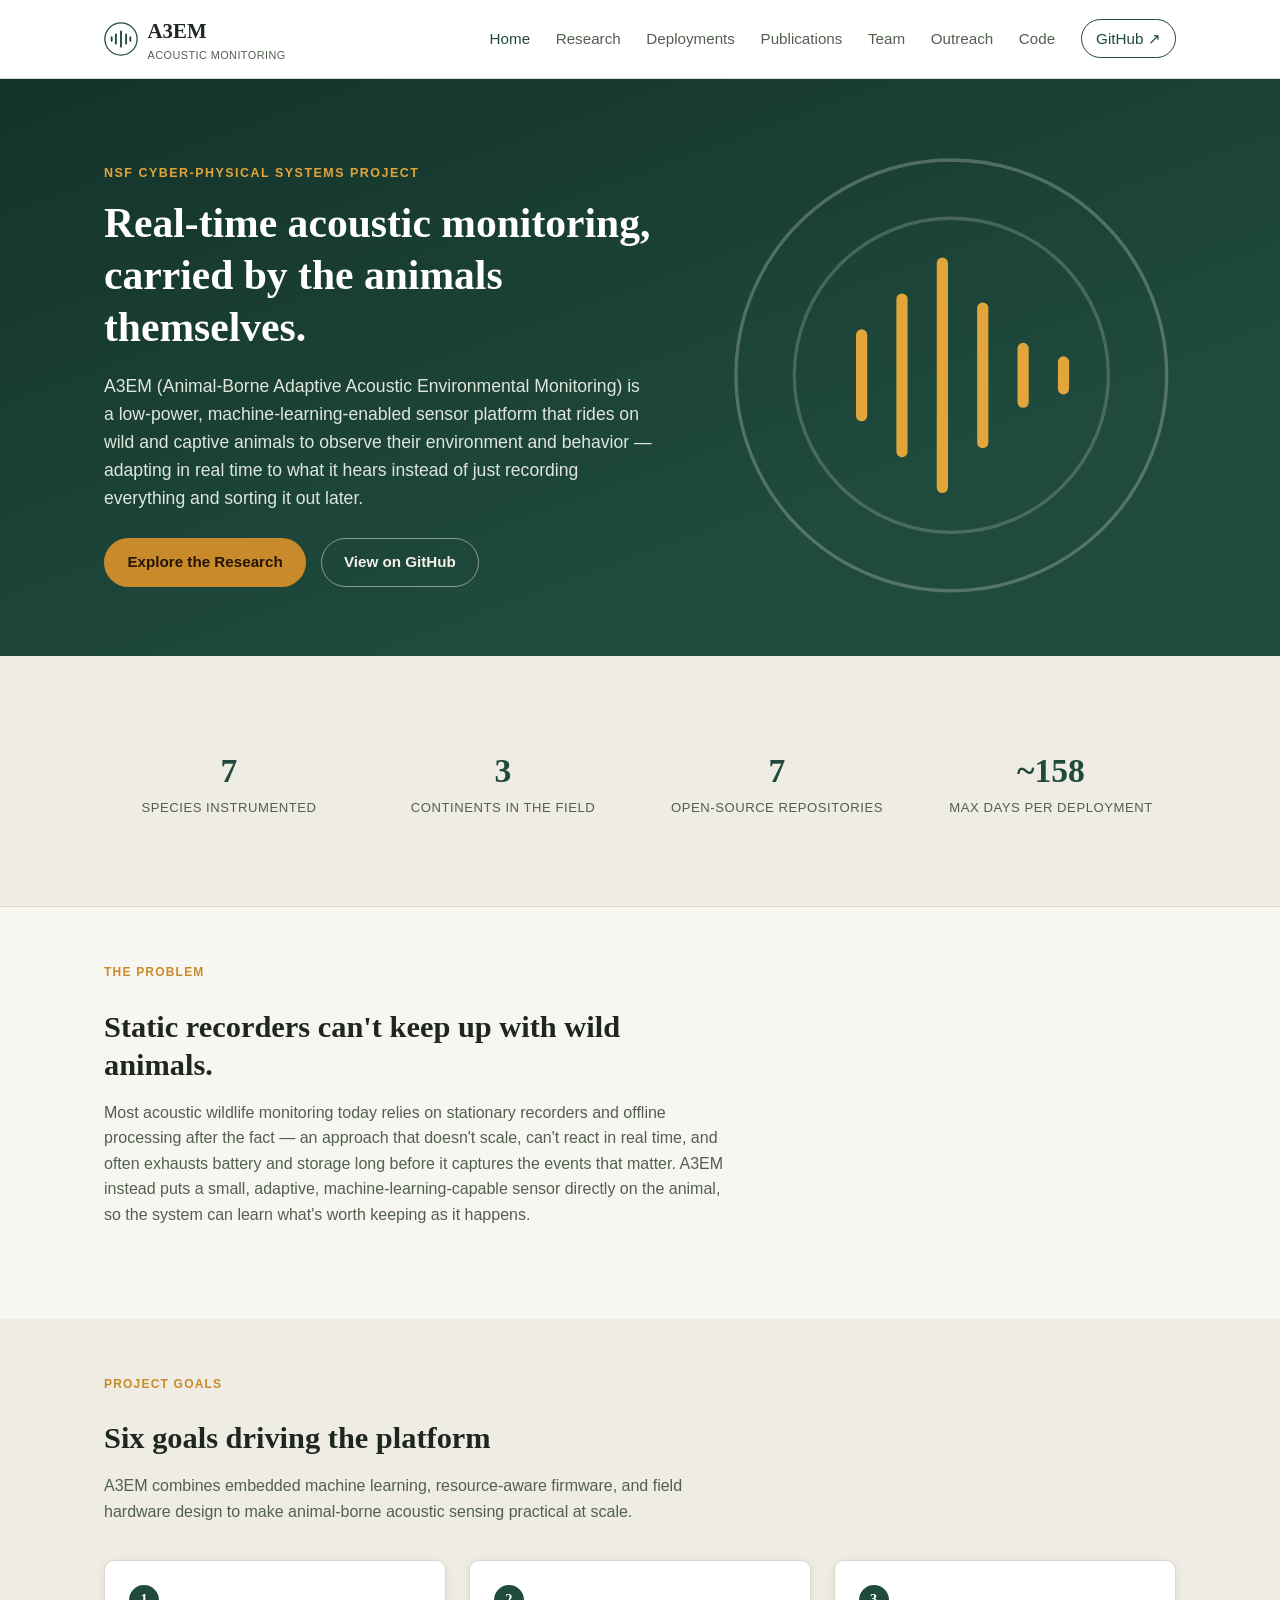
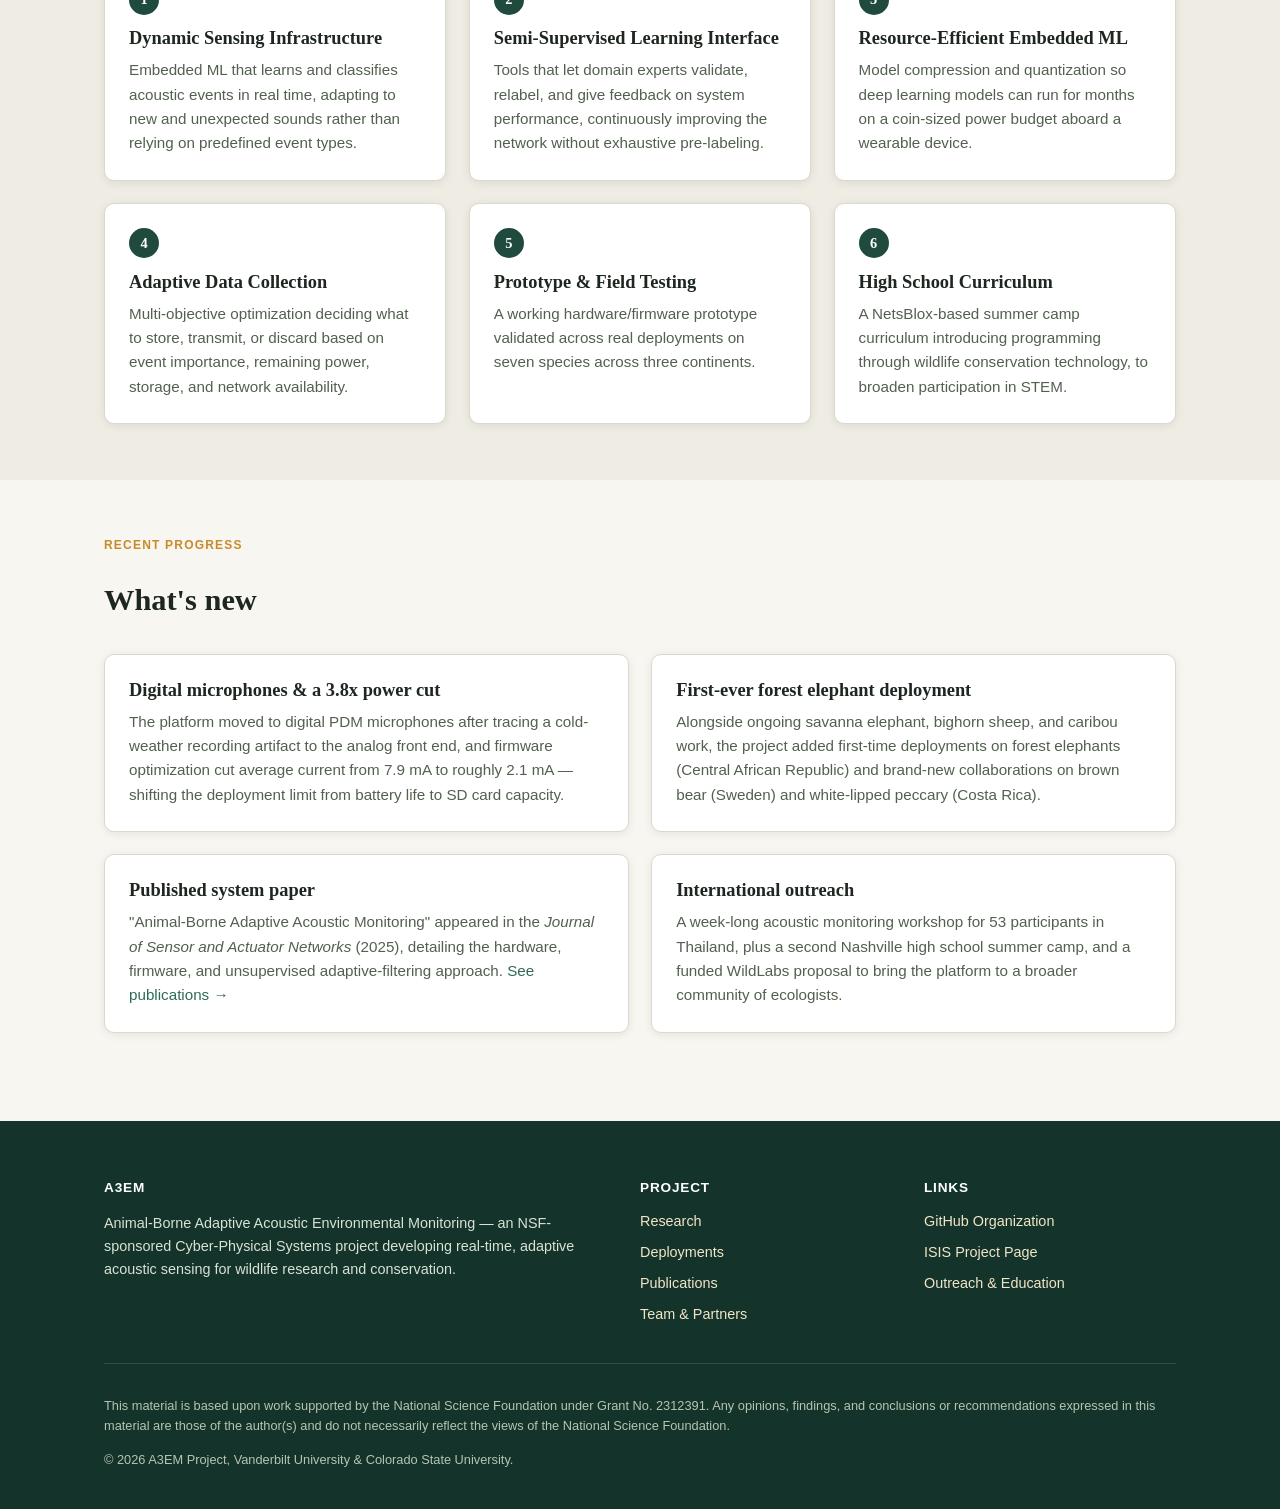
==== index.html @ d50b9d4d "Add A3EM project static website Content sourced from the 2025/2026 NSF annual reports and the vu-a3e" ====
<!DOCTYPE html>
<html lang="en">
<head>
<meta charset="UTF-8">
<meta name="viewport" content="width=device-width, initial-scale=1.0">
<title>A3EM — Animal-Borne Adaptive Acoustic Environmental Monitoring</title>
<meta name="description" content="A3EM is an NSF-sponsored Cyber-Physical Systems project developing an animal-borne adaptive acoustic monitoring platform for real-time wildlife research and conservation.">
<link rel="icon" type="image/svg+xml" href="assets/img/favicon.svg">
<link rel="stylesheet" href="assets/css/style.css">
</head>
<body>

<header class="site-header">
  <div class="nav-wrap">
    <a href="index.html" class="brand">
      <svg class="brand-mark" viewBox="0 0 40 40" fill="none" xmlns="http://www.w3.org/2000/svg">
        <circle cx="20" cy="20" r="19" stroke="currentColor" stroke-width="1.5"/>
        <path d="M20 11v18M14 14.5v11M26 14.5v11M9 18v4M31 18v4" stroke="currentColor" stroke-width="2.2" stroke-linecap="round"/>
      </svg>
      <span>A3EM<span class="brand-sub">Acoustic Monitoring</span></span>
    </a>
    <button class="nav-toggle" aria-label="Toggle navigation" aria-expanded="false">
      <span></span><span></span><span></span>
    </button>
    <nav class="main-nav">
      <a href="index.html" class="active">Home</a>
      <a href="research.html">Research</a>
      <a href="deployments.html">Deployments</a>
      <a href="publications.html">Publications</a>
      <a href="team.html">Team</a>
      <a href="education.html">Outreach</a>
      <a href="code.html">Code</a>
      <a class="external" href="https://github.com/vu-a3em" target="_blank" rel="noopener">GitHub ↗</a>
    </nav>
  </div>
</header>

<section class="hero">
  <div class="container">
    <div>
      <div class="eyebrow">NSF Cyber-Physical Systems Project</div>
      <h1>Real-time acoustic monitoring, carried by the animals themselves.</h1>
      <p class="lead">A3EM (Animal-Borne Adaptive Acoustic Environmental Monitoring) is a low-power, machine-learning-enabled sensor platform that rides on wild and captive animals to observe their environment and behavior — adapting in real time to what it hears instead of just recording everything and sorting it out later.</p>
      <div class="btn-row">
        <a class="btn btn-primary" href="research.html">Explore the Research</a>
        <a class="btn btn-outline" href="https://github.com/vu-a3em" target="_blank" rel="noopener">View on GitHub</a>
      </div>
    </div>
    <div class="hero-art">
      <svg viewBox="0 0 200 200" xmlns="http://www.w3.org/2000/svg" aria-hidden="true">
        <circle cx="100" cy="100" r="96" fill="none" stroke="rgba(244,241,232,0.25)" stroke-width="1.5"/>
        <circle cx="100" cy="100" r="70" fill="none" stroke="rgba(244,241,232,0.2)" stroke-width="1.5"/>
        <g stroke="#e2a53a" stroke-width="5" stroke-linecap="round">
          <line x1="60" y1="82" x2="60" y2="118"/>
          <line x1="78" y1="66" x2="78" y2="134"/>
          <line x1="96" y1="50" x2="96" y2="150"/>
          <line x1="114" y1="70" x2="114" y2="130"/>
          <line x1="132" y1="88" x2="132" y2="112"/>
          <line x1="150" y1="94" x2="150" y2="106"/>
        </g>
      </svg>
    </div>
  </div>
</section>

<section class="stats">
  <div class="container">
    <div class="stat">
      <div class="num">7</div>
      <div class="label">Species Instrumented</div>
    </div>
    <div class="stat">
      <div class="num">3</div>
      <div class="label">Continents in the Field</div>
    </div>
    <div class="stat">
      <div class="num">7</div>
      <div class="label">Open-Source Repositories</div>
    </div>
    <div class="stat">
      <div class="num">~158</div>
      <div class="label">Max Days per Deployment</div>
    </div>
  </div>
</section>

<section>
  <div class="container">
    <div class="section-head">
      <div class="kicker">The Problem</div>
      <h2>Static recorders can't keep up with wild animals.</h2>
      <p>Most acoustic wildlife monitoring today relies on stationary recorders and offline processing after the fact — an approach that doesn't scale, can't react in real time, and often exhausts battery and storage long before it captures the events that matter. A3EM instead puts a small, adaptive, machine-learning-capable sensor directly on the animal, so the system can learn what's worth keeping as it happens.</p>
    </div>
  </div>
</section>

<section class="alt">
  <div class="container">
    <div class="section-head">
      <div class="kicker">Project Goals</div>
      <h2>Six goals driving the platform</h2>
      <p>A3EM combines embedded machine learning, resource-aware firmware, and field hardware design to make animal-borne acoustic sensing practical at scale.</p>
    </div>
    <div class="grid grid-3">
      <div class="card">
        <div class="goal-num">1</div>
        <h3>Dynamic Sensing Infrastructure</h3>
        <p>Embedded ML that learns and classifies acoustic events in real time, adapting to new and unexpected sounds rather than relying on predefined event types.</p>
      </div>
      <div class="card">
        <div class="goal-num">2</div>
        <h3>Semi-Supervised Learning Interface</h3>
        <p>Tools that let domain experts validate, relabel, and give feedback on system performance, continuously improving the network without exhaustive pre-labeling.</p>
      </div>
      <div class="card">
        <div class="goal-num">3</div>
        <h3>Resource-Efficient Embedded ML</h3>
        <p>Model compression and quantization so deep learning models can run for months on a coin-sized power budget aboard a wearable device.</p>
      </div>
      <div class="card">
        <div class="goal-num">4</div>
        <h3>Adaptive Data Collection</h3>
        <p>Multi-objective optimization deciding what to store, transmit, or discard based on event importance, remaining power, storage, and network availability.</p>
      </div>
      <div class="card">
        <div class="goal-num">5</div>
        <h3>Prototype &amp; Field Testing</h3>
        <p>A working hardware/firmware prototype validated across real deployments on seven species across three continents.</p>
      </div>
      <div class="card">
        <div class="goal-num">6</div>
        <h3>High School Curriculum</h3>
        <p>A NetsBlox-based summer camp curriculum introducing programming through wildlife conservation technology, to broaden participation in STEM.</p>
      </div>
    </div>
  </div>
</section>

<section>
  <div class="container">
    <div class="section-head">
      <div class="kicker">Recent Progress</div>
      <h2>What's new</h2>
    </div>
    <div class="grid grid-2">
      <div class="card">
        <h3>Digital microphones &amp; a 3.8x power cut</h3>
        <p>The platform moved to digital PDM microphones after tracing a cold-weather recording artifact to the analog front end, and firmware optimization cut average current from 7.9 mA to roughly 2.1 mA — shifting the deployment limit from battery life to SD card capacity.</p>
      </div>
      <div class="card">
        <h3>First-ever forest elephant deployment</h3>
        <p>Alongside ongoing savanna elephant, bighorn sheep, and caribou work, the project added first-time deployments on forest elephants (Central African Republic) and brand-new collaborations on brown bear (Sweden) and white-lipped peccary (Costa Rica).</p>
      </div>
      <div class="card">
        <h3>Published system paper</h3>
        <p>"Animal-Borne Adaptive Acoustic Monitoring" appeared in the <em>Journal of Sensor and Actuator Networks</em> (2025), detailing the hardware, firmware, and unsupervised adaptive-filtering approach. <a href="publications.html">See publications →</a></p>
      </div>
      <div class="card">
        <h3>International outreach</h3>
        <p>A week-long acoustic monitoring workshop for 53 participants in Thailand, plus a second Nashville high school summer camp, and a funded WildLabs proposal to bring the platform to a broader community of ecologists.</p>
      </div>
    </div>
  </div>
</section>

<footer class="site-footer">
  <div class="container">
    <div class="footer-grid">
      <div>
        <h4>A3EM</h4>
        <p>Animal-Borne Adaptive Acoustic Environmental Monitoring — an NSF-sponsored Cyber-Physical Systems project developing real-time, adaptive acoustic sensing for wildlife research and conservation.</p>
      </div>
      <div>
        <h4>Project</h4>
        <ul>
          <li><a href="research.html">Research</a></li>
          <li><a href="deployments.html">Deployments</a></li>
          <li><a href="publications.html">Publications</a></li>
          <li><a href="team.html">Team &amp; Partners</a></li>
        </ul>
      </div>
      <div>
        <h4>Links</h4>
        <ul>
          <li><a href="https://github.com/vu-a3em" target="_blank" rel="noopener">GitHub Organization</a></li>
          <li><a href="https://www.isis.vanderbilt.edu/projects/a3em-animal-borne-adaptive-acoustic-environmental-monitoring" target="_blank" rel="noopener">ISIS Project Page</a></li>
          <li><a href="education.html">Outreach &amp; Education</a></li>
        </ul>
      </div>
    </div>
    <div class="footer-bottom">
      <p>This material is based upon work supported by the National Science Foundation under Grant No. 2312391. Any opinions, findings, and conclusions or recommendations expressed in this material are those of the author(s) and do not necessarily reflect the views of the National Science Foundation.</p>
      <p>&copy; <span id="year"></span> A3EM Project, Vanderbilt University &amp; Colorado State University.</p>
    </div>
  </div>
</footer>
<script src="assets/js/main.js"></script>
<script>document.getElementById('year').textContent = new Date().getFullYear();</script>
</body>
</html>
---- assets/css/style.css ----
/* A3EM project site — shared styles */

:root {
  --bg: #f7f6f1;
  --bg-alt: #eeece3;
  --surface: #ffffff;
  --text: #1e2620;
  --text-muted: #52604f;
  --primary: #1f4a3d;
  --primary-dark: #14332a;
  --primary-light: #2f6b57;
  --accent: #c98a2b;
  --accent-light: #e2a53a;
  --border: #dcd8cb;
  --shadow: 0 2px 10px rgba(20, 30, 20, 0.08);
  --radius: 10px;
  --max-width: 1120px;
  --font-sans: -apple-system, BlinkMacSystemFont, "Segoe UI", Roboto, Helvetica, Arial, sans-serif;
  --font-serif: Georgia, "Times New Roman", serif;
}

@media (prefers-color-scheme: dark) {
  :root {
    --bg: #121712;
    --bg-alt: #182019;
    --surface: #1a221c;
    --text: #e7ece5;
    --text-muted: #a9b6a4;
    --primary: #4f8c72;
    --primary-dark: #3a6d58;
    --primary-light: #6ba98d;
    --accent: #e2a53a;
    --accent-light: #f0bf63;
    --border: #2a352c;
    --shadow: 0 2px 14px rgba(0, 0, 0, 0.4);
  }
}

* { box-sizing: border-box; }

html { scroll-behavior: smooth; }

body {
  margin: 0;
  font-family: var(--font-sans);
  background: var(--bg);
  color: var(--text);
  line-height: 1.6;
  font-size: 16px;
}

img, svg { max-width: 100%; display: block; }

a { color: var(--primary-light); text-decoration: none; }
a:hover { text-decoration: underline; }

h1, h2, h3, h4 {
  font-family: var(--font-serif);
  color: var(--text);
  line-height: 1.25;
  font-weight: 700;
}

.container {
  max-width: var(--max-width);
  margin: 0 auto;
  padding: 0 1.5rem;
}

/* ---------- Header / Nav ---------- */

.site-header {
  position: sticky;
  top: 0;
  z-index: 50;
  background: var(--surface);
  border-bottom: 1px solid var(--border);
}

.nav-wrap {
  display: flex;
  align-items: center;
  justify-content: space-between;
  max-width: var(--max-width);
  margin: 0 auto;
  padding: 0.85rem 1.5rem;
}

.brand {
  display: flex;
  align-items: center;
  gap: 0.6rem;
  font-family: var(--font-serif);
  font-weight: 700;
  font-size: 1.3rem;
  color: var(--text);
}

.brand:hover { text-decoration: none; }

.brand-mark { width: 34px; height: 34px; flex-shrink: 0; color: var(--primary); }

.brand-sub {
  display: block;
  font-family: var(--font-sans);
  font-weight: 400;
  font-size: 0.68rem;
  letter-spacing: 0.04em;
  color: var(--text-muted);
  text-transform: uppercase;
}

nav.main-nav {
  display: flex;
  align-items: center;
  gap: 1.6rem;
}

nav.main-nav a {
  color: var(--text-muted);
  font-size: 0.95rem;
  font-weight: 500;
  white-space: nowrap;
}

nav.main-nav a:hover,
nav.main-nav a.active {
  color: var(--primary);
  text-decoration: none;
}

nav.main-nav a.external {
  padding: 0.4rem 0.9rem;
  border: 1px solid var(--primary);
  border-radius: 999px;
  color: var(--primary);
}

nav.main-nav a.external:hover {
  background: var(--primary);
  color: #fff;
}

.nav-toggle {
  display: none;
  background: none;
  border: none;
  cursor: pointer;
  padding: 0.4rem;
}

.nav-toggle span {
  display: block;
  width: 24px;
  height: 2px;
  background: var(--text);
  margin: 5px 0;
  transition: transform 0.2s ease, opacity 0.2s ease;
}

@media (max-width: 820px) {
  .nav-toggle { display: block; }
  nav.main-nav {
    position: absolute;
    top: 100%;
    left: 0;
    right: 0;
    background: var(--surface);
    border-bottom: 1px solid var(--border);
    flex-direction: column;
    align-items: flex-start;
    gap: 0;
    padding: 0.5rem 1.5rem 1rem;
    display: none;
  }
  nav.main-nav.open { display: flex; }
  nav.main-nav a { padding: 0.6rem 0; width: 100%; }
  nav.main-nav a.external { margin-top: 0.5rem; text-align: center; }
}

/* ---------- Hero ---------- */

.hero {
  background: linear-gradient(160deg, var(--primary-dark), var(--primary) 70%);
  color: #f4f1e8;
  padding: 4.5rem 0 3.5rem;
}

.hero .container {
  display: grid;
  grid-template-columns: 1.3fr 1fr;
  gap: 2.5rem;
  align-items: center;
}

@media (max-width: 860px) {
  .hero .container { grid-template-columns: 1fr; }
  .hero-art { order: -1; max-width: 220px; margin: 0 auto; }
}

.eyebrow {
  text-transform: uppercase;
  letter-spacing: 0.12em;
  font-size: 0.78rem;
  font-weight: 600;
  color: var(--accent-light);
  margin-bottom: 0.9rem;
}

.hero h1 {
  color: #fff;
  font-size: 2.6rem;
  margin: 0 0 1rem;
}

.hero p.lead {
  font-size: 1.1rem;
  color: #dfe6dc;
  max-width: 56ch;
}

.btn-row { display: flex; flex-wrap: wrap; gap: 0.9rem; margin-top: 1.6rem; }

.btn {
  display: inline-block;
  padding: 0.7rem 1.4rem;
  border-radius: 999px;
  font-weight: 600;
  font-size: 0.95rem;
  border: 1px solid transparent;
}

.btn-primary { background: var(--accent); color: #241505; }
.btn-primary:hover { background: var(--accent-light); text-decoration: none; }

.btn-outline { border-color: rgba(244,241,232,0.5); color: #f4f1e8; }
.btn-outline:hover { border-color: #f4f1e8; text-decoration: none; }

/* ---------- Stat strip ---------- */

.stats {
  background: var(--bg-alt);
  border-bottom: 1px solid var(--border);
}

.stats .container {
  display: grid;
  grid-template-columns: repeat(4, 1fr);
  gap: 1.5rem;
  padding: 2rem 1.5rem;
  text-align: center;
}

@media (max-width: 700px) {
  .stats .container { grid-template-columns: repeat(2, 1fr); }
}

.stat .num {
  font-family: var(--font-serif);
  font-size: 2.1rem;
  font-weight: 700;
  color: var(--primary);
}

.stat .label {
  font-size: 0.82rem;
  color: var(--text-muted);
  text-transform: uppercase;
  letter-spacing: 0.04em;
}

/* ---------- Sections ---------- */

section { padding: 3.5rem 0; }
section.alt { background: var(--bg-alt); }

.section-head { max-width: 70ch; margin-bottom: 2.2rem; }
.section-head h2 { font-size: 1.9rem; margin-bottom: 0.6rem; }
.section-head p { color: var(--text-muted); }

.kicker {
  text-transform: uppercase;
  letter-spacing: 0.1em;
  font-size: 0.75rem;
  font-weight: 700;
  color: var(--accent);
  margin-bottom: 0.5rem;
}

/* Card grid */

.grid { display: grid; gap: 1.4rem; }
.grid-2 { grid-template-columns: repeat(2, 1fr); }
.grid-3 { grid-template-columns: repeat(3, 1fr); }
.grid-4 { grid-template-columns: repeat(4, 1fr); }

@media (max-width: 900px) {
  .grid-3, .grid-4 { grid-template-columns: repeat(2, 1fr); }
}
@media (max-width: 620px) {
  .grid-2, .grid-3, .grid-4 { grid-template-columns: 1fr; }
}

.card {
  background: var(--surface);
  border: 1px solid var(--border);
  border-radius: var(--radius);
  padding: 1.5rem;
  box-shadow: var(--shadow);
}

.card h3 { font-size: 1.15rem; margin: 0 0 0.5rem; }
.card p { color: var(--text-muted); font-size: 0.95rem; margin: 0; }

.card .icon {
  width: 40px; height: 40px;
  margin-bottom: 0.9rem;
  color: var(--primary);
}

/* Goal number badge */
.goal-num {
  display: inline-flex;
  align-items: center;
  justify-content: center;
  width: 30px; height: 30px;
  border-radius: 50%;
  background: var(--primary);
  color: #fff;
  font-family: var(--font-serif);
  font-weight: 700;
  font-size: 0.9rem;
  margin-bottom: 0.8rem;
}

/* Tag pills */
.tag {
  display: inline-block;
  font-size: 0.72rem;
  font-weight: 600;
  letter-spacing: 0.03em;
  text-transform: uppercase;
  padding: 0.2rem 0.6rem;
  border-radius: 999px;
  background: var(--bg-alt);
  color: var(--text-muted);
  border: 1px solid var(--border);
  margin: 0 0.35rem 0.35rem 0;
}

.tag.status-active { background: #e6f0eb; color: var(--primary-dark); border-color: var(--primary-light); }
.tag.status-recovered { background: var(--bg-alt); color: var(--text-muted); }
.tag.status-lost { background: #f3e4e0; color: #8a3b2a; border-color: #d59f8f; }

@media (prefers-color-scheme: dark) {
  .tag.status-active { background: #1f3a2f; color: var(--accent-light); }
  .tag.status-lost { background: #3a241f; color: #e08b6f; }
}

/* Tables */
.table-wrap { overflow-x: auto; border: 1px solid var(--border); border-radius: var(--radius); }
table { width: 100%; border-collapse: collapse; background: var(--surface); font-size: 0.92rem; min-width: 480px; }
th, td { text-align: left; padding: 0.7rem 1rem; border-bottom: 1px solid var(--border); }
th { background: var(--bg-alt); font-weight: 600; color: var(--text); }
tr:last-child td { border-bottom: none; }

/* Timeline / deployment cards */
.deployment {
  background: var(--surface);
  border: 1px solid var(--border);
  border-radius: var(--radius);
  padding: 1.6rem;
  box-shadow: var(--shadow);
  margin-bottom: 1.4rem;
}

.deployment-head {
  display: flex;
  flex-wrap: wrap;
  justify-content: space-between;
  align-items: baseline;
  gap: 0.5rem;
  margin-bottom: 0.6rem;
}

.deployment-head h3 { margin: 0; font-size: 1.25rem; }
.deployment-loc { color: var(--text-muted); font-size: 0.9rem; }

.deployment-stats {
  display: flex;
  flex-wrap: wrap;
  gap: 1.5rem;
  margin: 0.9rem 0;
  font-size: 0.88rem;
}
.deployment-stats div strong { display: block; color: var(--text); font-size: 1rem; }
.deployment-stats div span { color: var(--text-muted); }

/* People */
.person {
  display: flex;
  gap: 1rem;
  align-items: flex-start;
  background: var(--surface);
  border: 1px solid var(--border);
  border-radius: var(--radius);
  padding: 1.2rem;
}

.avatar {
  width: 52px; height: 52px;
  border-radius: 50%;
  background: var(--bg-alt);
  color: var(--primary);
  display: flex; align-items: center; justify-content: center;
  font-family: var(--font-serif); font-weight: 700; font-size: 1.1rem;
  flex-shrink: 0;
  border: 1px solid var(--border);
}

.person h3 { margin: 0 0 0.15rem; font-size: 1.05rem; }
.person .role { color: var(--accent); font-size: 0.82rem; font-weight: 600; margin-bottom: 0.4rem; }
.person p { margin: 0; font-size: 0.9rem; color: var(--text-muted); }

/* Repo cards */
.repo-card {
  background: var(--surface);
  border: 1px solid var(--border);
  border-radius: var(--radius);
  padding: 1.4rem;
  box-shadow: var(--shadow);
  display: flex;
  flex-direction: column;
  gap: 0.6rem;
}

.repo-card .repo-name {
  font-family: "SFMono-Regular", Consolas, Menlo, monospace;
  font-size: 1.02rem;
  font-weight: 700;
  color: var(--primary);
}

.repo-card .lang {
  display: inline-flex;
  align-items: center;
  gap: 0.4rem;
  font-size: 0.82rem;
  color: var(--text-muted);
}

.lang-dot { width: 10px; height: 10px; border-radius: 50%; display: inline-block; }

/* Blockquote / callout */
.callout {
  border-left: 4px solid var(--accent);
  background: var(--bg-alt);
  padding: 1rem 1.3rem;
  border-radius: 0 var(--radius) var(--radius) 0;
  margin: 1.5rem 0;
  font-size: 0.95rem;
  color: var(--text-muted);
}

/* Footer */
footer.site-footer {
  background: var(--primary-dark);
  color: #d9e2d6;
  padding: 2.6rem 0 1.6rem;
  margin-top: 2rem;
  font-size: 0.9rem;
}

footer.site-footer a { color: #f0e6c8; }

footer .footer-grid {
  display: grid;
  grid-template-columns: 2fr 1fr 1fr;
  gap: 2rem;
  margin-bottom: 1.8rem;
}

@media (max-width: 700px) {
  footer .footer-grid { grid-template-columns: 1fr; }
}

footer h4 {
  color: #fff;
  font-size: 0.85rem;
  text-transform: uppercase;
  letter-spacing: 0.06em;
  margin-bottom: 0.8rem;
  font-family: var(--font-sans);
}

footer ul { list-style: none; padding: 0; margin: 0; }
footer li { margin-bottom: 0.5rem; }

.footer-bottom {
  border-top: 1px solid rgba(255,255,255,0.12);
  padding-top: 1.2rem;
  font-size: 0.8rem;
  color: #b7c4b2;
}

/* Page header (non-home pages) */
.page-header {
  background: var(--bg-alt);
  border-bottom: 1px solid var(--border);
  padding: 2.6rem 0;
}
.page-header h1 { font-size: 2.1rem; margin: 0 0 0.5rem; }
.page-header p { color: var(--text-muted); max-width: 70ch; margin: 0; }

ol.steps { padding-left: 1.3rem; }
ol.steps li { margin-bottom: 0.6rem; }
ul.plain { padding-left: 1.3rem; }
ul.plain li { margin-bottom: 0.5rem; }
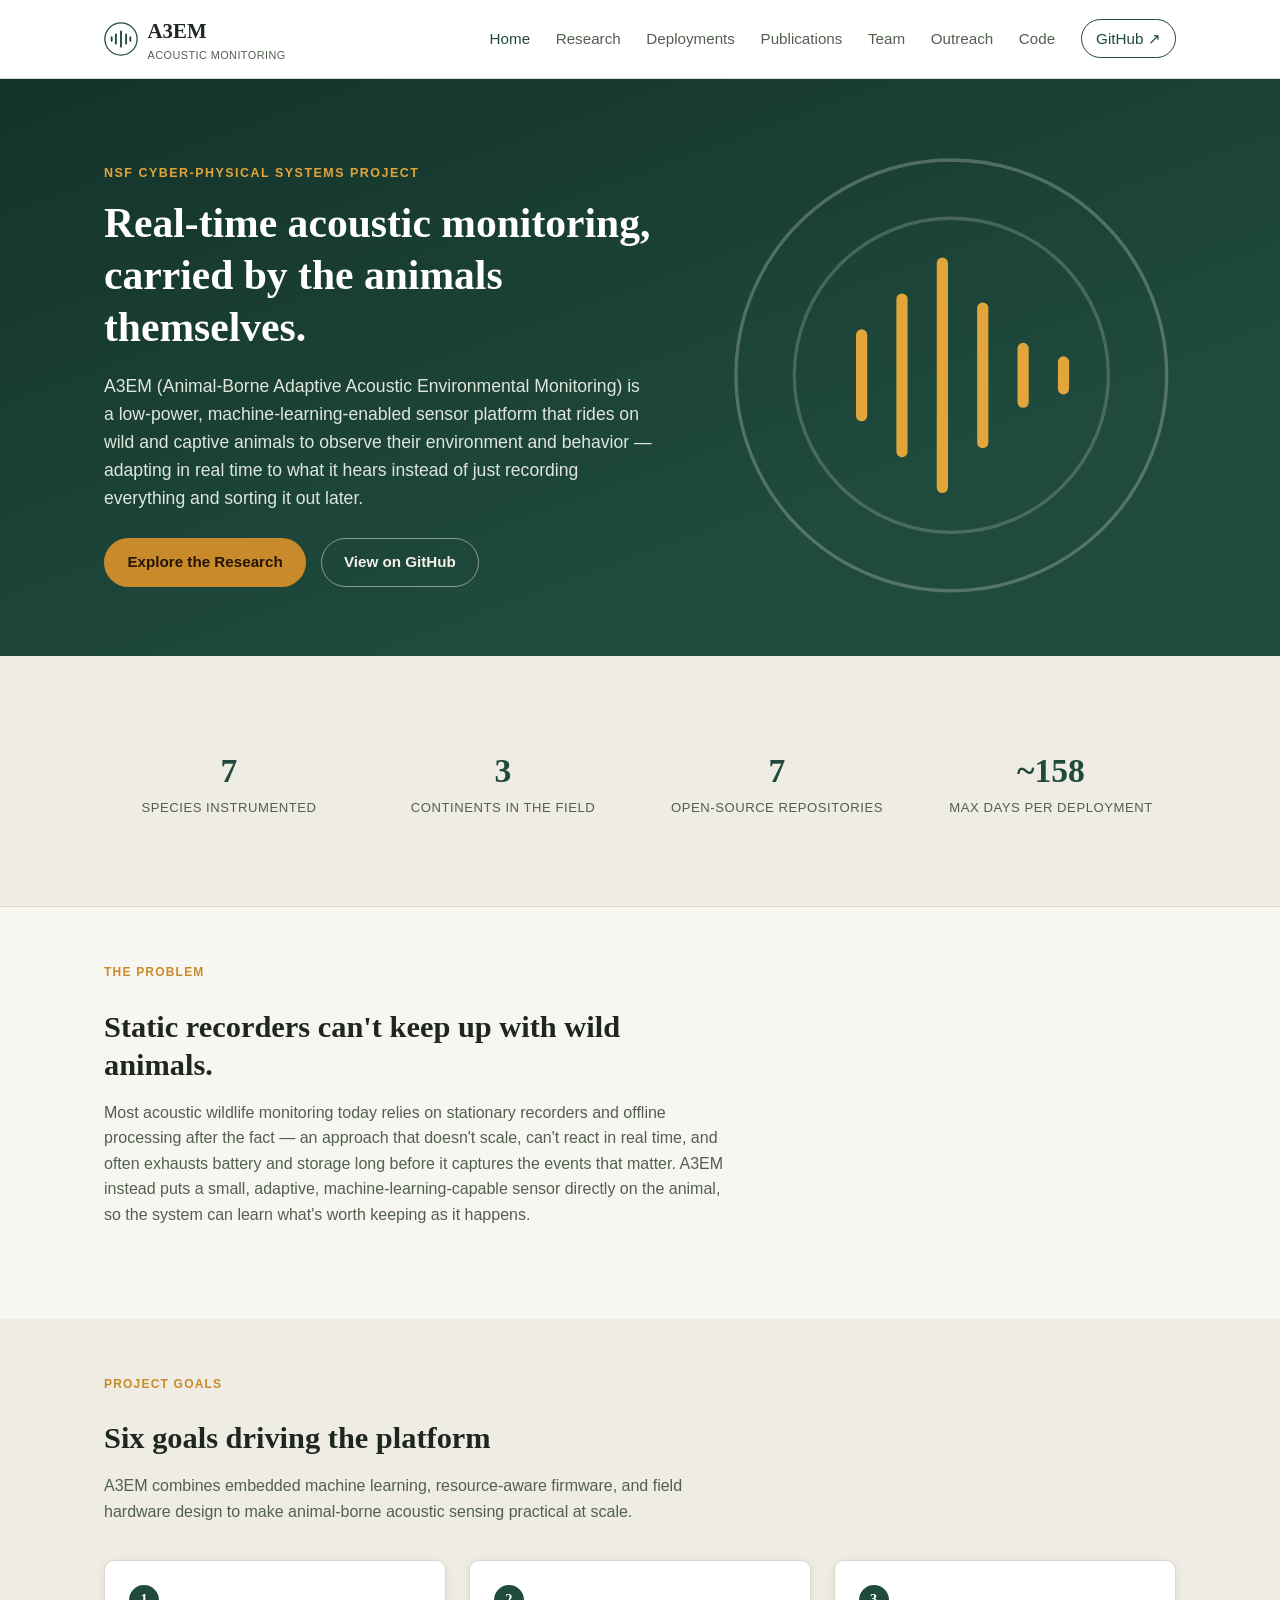
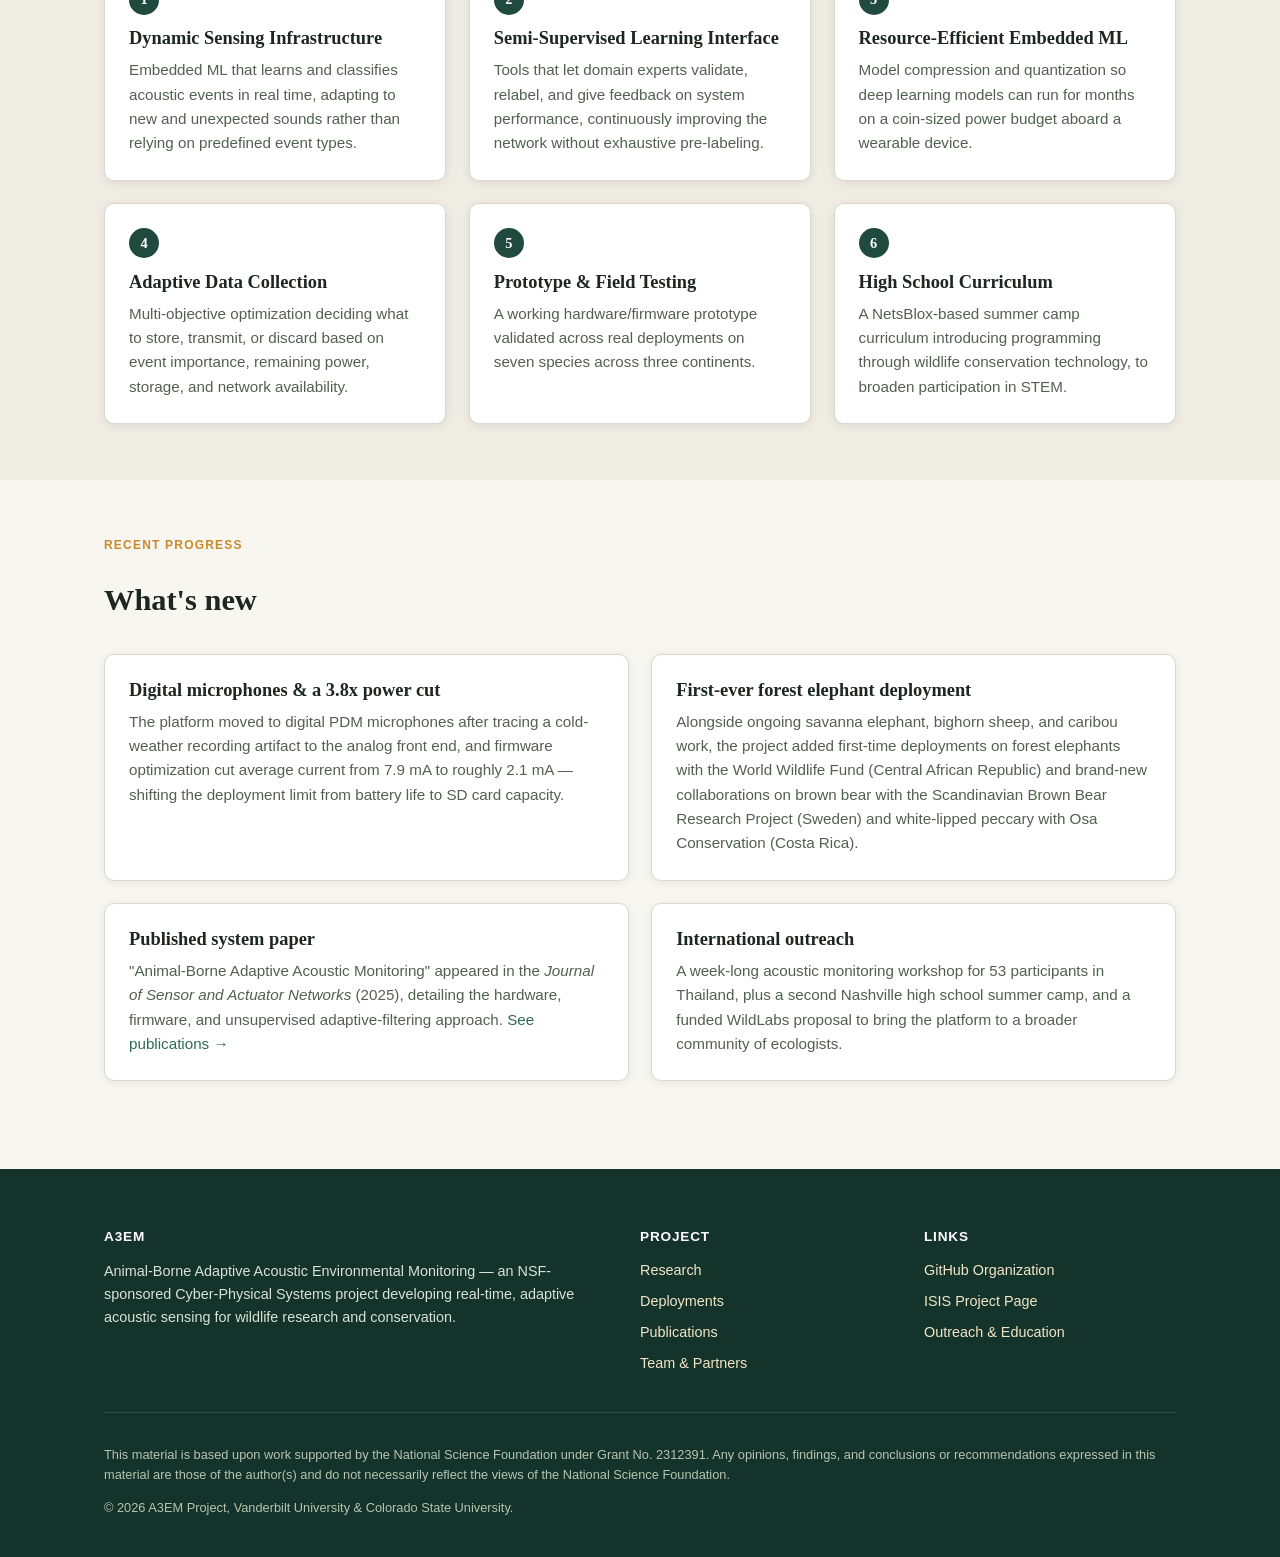
==== commit 855e0637: "Update named partners" ====
--- a/index.html
+++ b/index.html
@@ -149,7 +149,7 @@
       </div>
       <div class="card">
         <h3>First-ever forest elephant deployment</h3>
-        <p>Alongside ongoing savanna elephant, bighorn sheep, and caribou work, the project added first-time deployments on forest elephants (Central African Republic) and brand-new collaborations on brown bear (Sweden) and white-lipped peccary (Costa Rica).</p>
+        <p>Alongside ongoing savanna elephant, bighorn sheep, and caribou work, the project added first-time deployments on forest elephants with the World Wildlife Fund (Central African Republic) and brand-new collaborations on brown bear with the Scandinavian Brown Bear Research Project (Sweden) and white-lipped peccary with Osa Conservation (Costa Rica).</p>
       </div>
       <div class="card">
         <h3>Published system paper</h3>
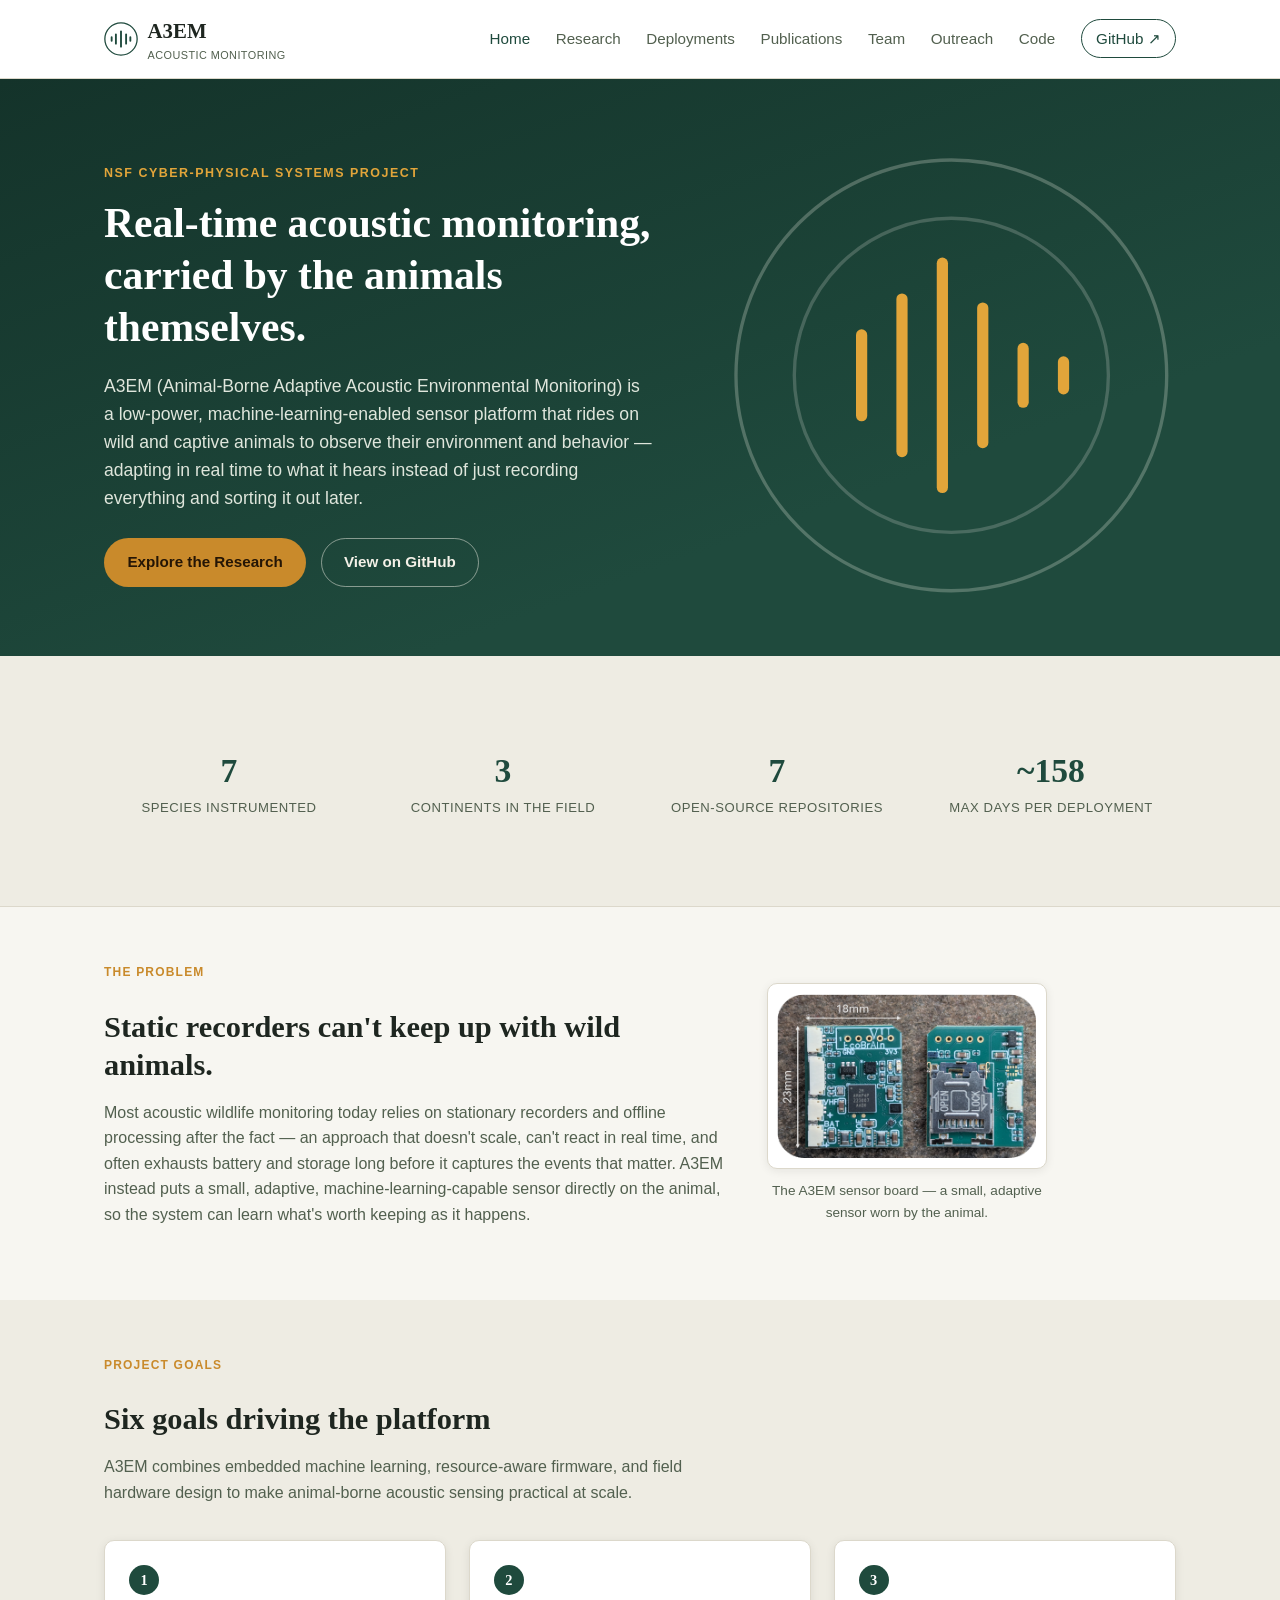
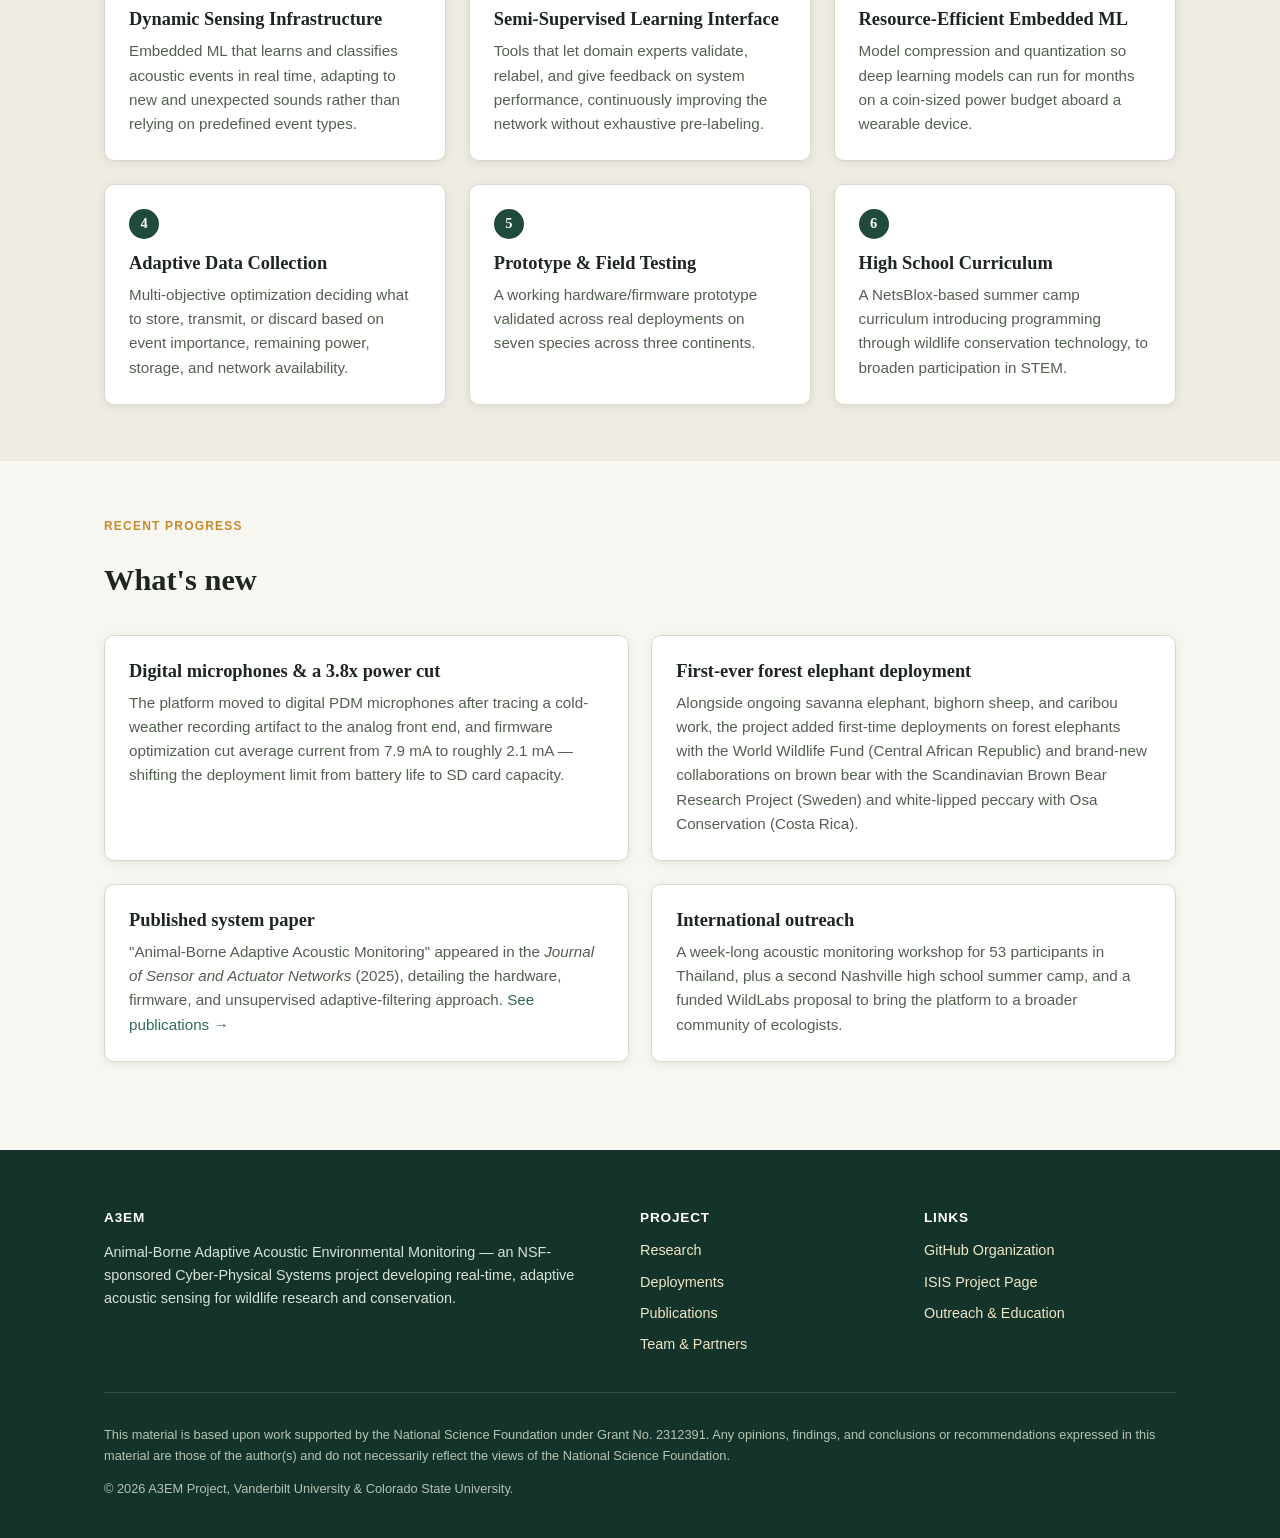
==== commit f6efaf88: "Add hardware images" ====
--- a/index.html
+++ b/index.html
@@ -86,10 +86,16 @@
 
 <section>
   <div class="container">
-    <div class="section-head">
-      <div class="kicker">The Problem</div>
-      <h2>Static recorders can't keep up with wild animals.</h2>
-      <p>Most acoustic wildlife monitoring today relies on stationary recorders and offline processing after the fact — an approach that doesn't scale, can't react in real time, and often exhausts battery and storage long before it captures the events that matter. A3EM instead puts a small, adaptive, machine-learning-capable sensor directly on the animal, so the system can learn what's worth keeping as it happens.</p>
+    <div class="media-split">
+      <div class="section-head">
+        <div class="kicker">The Problem</div>
+        <h2>Static recorders can't keep up with wild animals.</h2>
+        <p>Most acoustic wildlife monitoring today relies on stationary recorders and offline processing after the fact — an approach that doesn't scale, can't react in real time, and often exhausts battery and storage long before it captures the events that matter. A3EM instead puts a small, adaptive, machine-learning-capable sensor directly on the animal, so the system can learn what's worth keeping as it happens.</p>
+      </div>
+      <figure class="figure">
+        <img src="assets/img/sensor-board.png" alt="The A3EM animal-borne acoustic sensor board" loading="lazy">
+        <figcaption>The A3EM sensor board — a small, adaptive sensor worn by the animal.</figcaption>
+      </figure>
     </div>
   </div>
 </section>
--- a/assets/css/style.css
+++ b/assets/css/style.css
@@ -396,6 +396,85 @@
 .deployment-stats div strong { display: block; color: var(--text); font-size: 1rem; }
 .deployment-stats div span { color: var(--text-muted); }
 
+/* Deployment photo slideshow */
+.slideshow { max-width: 900px; margin: 0 auto; }
+
+.slide-frame {
+  position: relative;
+  background: #0d120e;
+  border: 1px solid var(--border);
+  border-radius: var(--radius);
+  overflow: hidden;
+  box-shadow: var(--shadow);
+}
+
+.slide-frame img {
+  width: 100%;
+  height: min(64vh, 560px);
+  object-fit: contain;
+  margin: 0 auto;
+  background: #0d120e;
+  transition: opacity 0.25s ease;
+}
+
+.slide-frame img.is-loading { opacity: 0.35; }
+
+.slide-btn {
+  position: absolute;
+  top: 50%;
+  transform: translateY(-50%);
+  width: 44px;
+  height: 44px;
+  border: none;
+  border-radius: 50%;
+  background: rgba(0, 0, 0, 0.45);
+  color: #fff;
+  font-size: 1.7rem;
+  line-height: 1;
+  cursor: pointer;
+  display: flex;
+  align-items: center;
+  justify-content: center;
+  transition: background 0.2s ease;
+}
+
+.slide-btn:hover { background: rgba(0, 0, 0, 0.72); }
+.slide-btn:focus-visible { outline: 2px solid var(--accent-light); outline-offset: 2px; }
+.slide-btn.prev { left: 0.8rem; }
+.slide-btn.next { right: 0.8rem; }
+
+.slide-controls {
+  display: flex;
+  align-items: center;
+  justify-content: center;
+  gap: 1.3rem;
+  margin-top: 1rem;
+}
+
+.slide-counter {
+  color: var(--text-muted);
+  font-size: 0.9rem;
+  font-variant-numeric: tabular-nums;
+}
+
+.slide-play {
+  background: none;
+  border: 1px solid var(--border);
+  color: var(--text-muted);
+  border-radius: 999px;
+  padding: 0.35rem 0.9rem;
+  font-size: 0.85rem;
+  cursor: pointer;
+  transition: color 0.2s ease, border-color 0.2s ease;
+}
+
+.slide-play:hover { color: var(--primary); border-color: var(--primary-light); }
+
+@media (max-width: 500px) {
+  .slide-frame img { height: 56vh; }
+  .slide-btn { width: 38px; height: 38px; font-size: 1.4rem; }
+}
+
 /* People */
 .person {
   display: flex;
@@ -451,6 +530,41 @@
 
 .lang-dot { width: 10px; height: 10px; border-radius: 50%; display: inline-block; }
 
+/* Media split (text + image) — stays side-by-side until quite narrow */
+.media-split {
+  display: flex;
+  flex-wrap: wrap;
+  align-items: center;
+  gap: 2.5rem;
+}
+
+.media-split .section-head { margin-bottom: 0; flex: 1 1 320px; }
+.media-split .figure { flex: 0 0 280px; max-width: 280px; }
+
+@media (max-width: 620px) {
+  .media-split { gap: 1.4rem; }
+  .media-split .figure { flex-basis: 100%; max-width: 320px; margin: 0 auto; }
+}
+
+/* Figure with framed image + caption */
+.figure { margin: 0; }
+
+.figure img {
+  width: 100%;
+  border: 1px solid var(--border);
+  border-radius: var(--radius);
+  box-shadow: var(--shadow);
+  background: var(--surface);
+  padding: 0.6rem;
+}
+
+.figure figcaption {
+  margin-top: 0.7rem;
+  font-size: 0.85rem;
+  color: var(--text-muted);
+  text-align: center;
+}
+
 /* Blockquote / callout */
 .callout {
   border-left: 4px solid var(--accent);
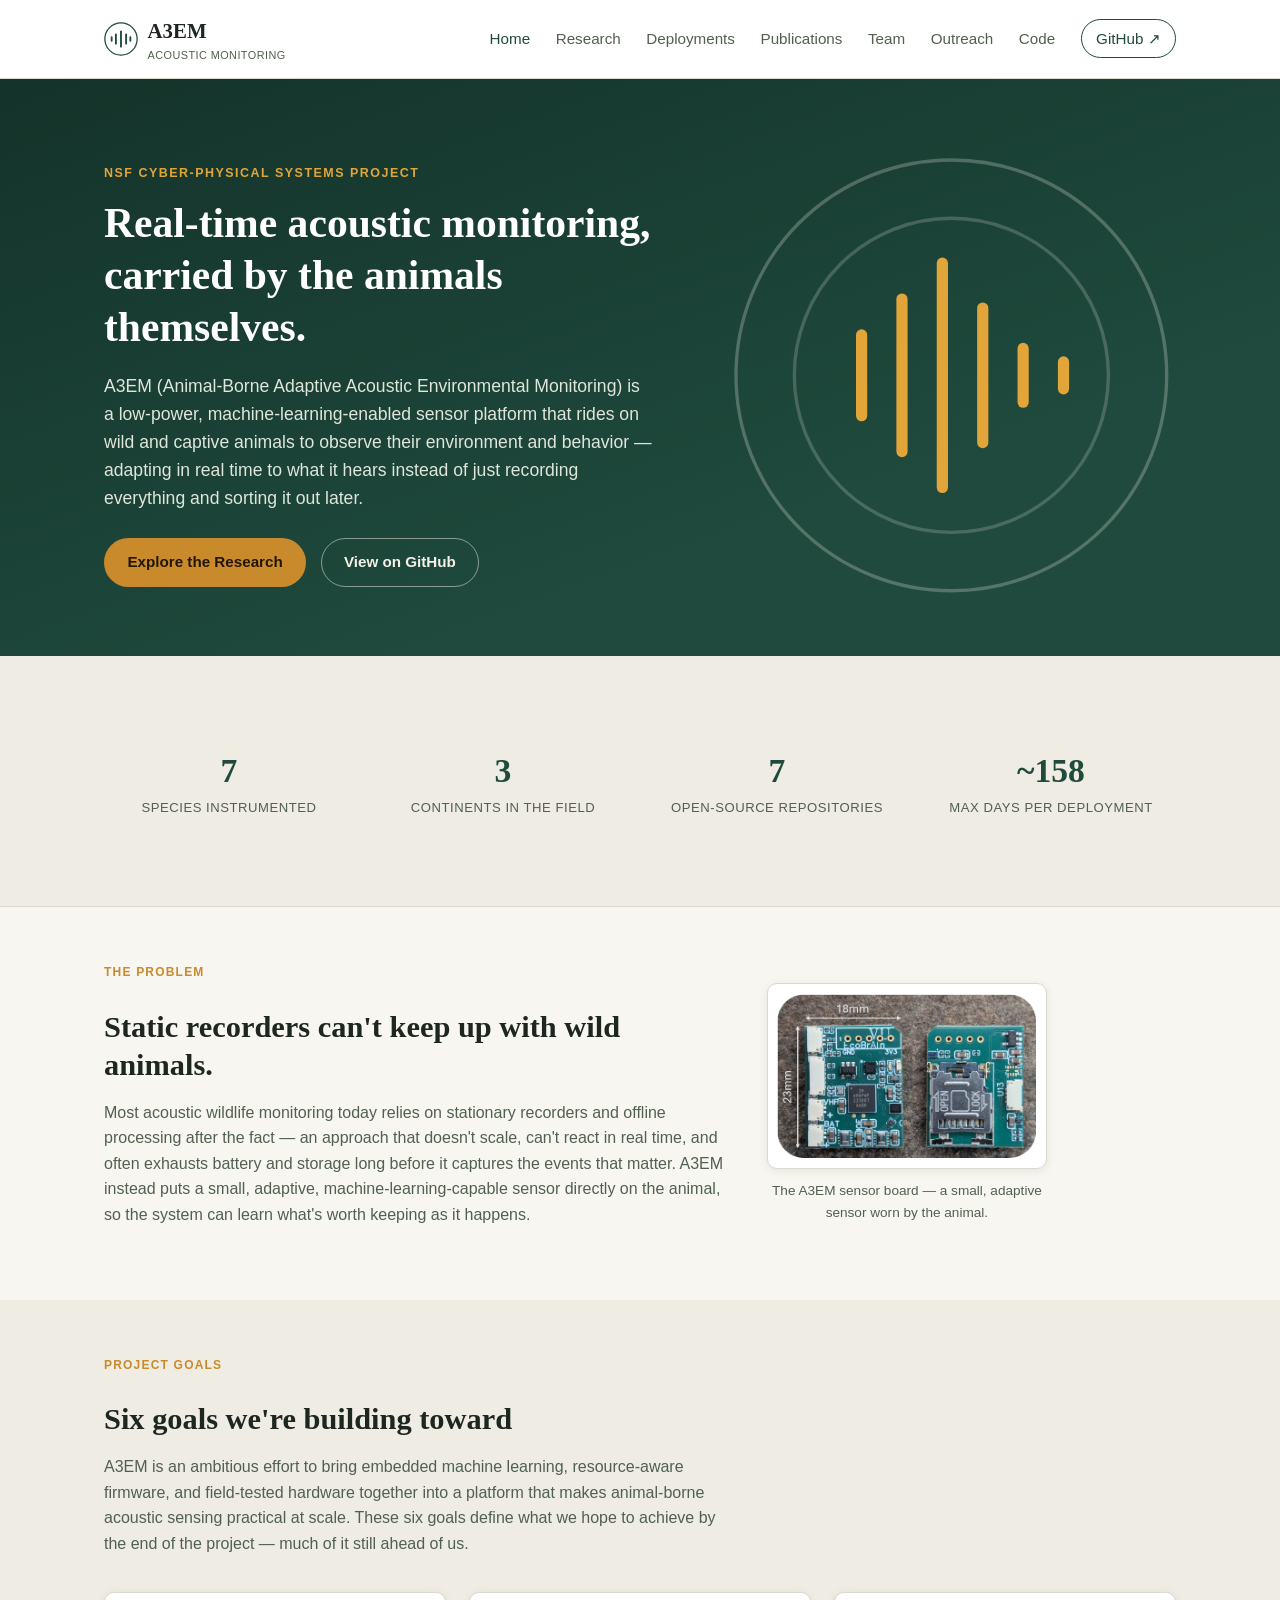
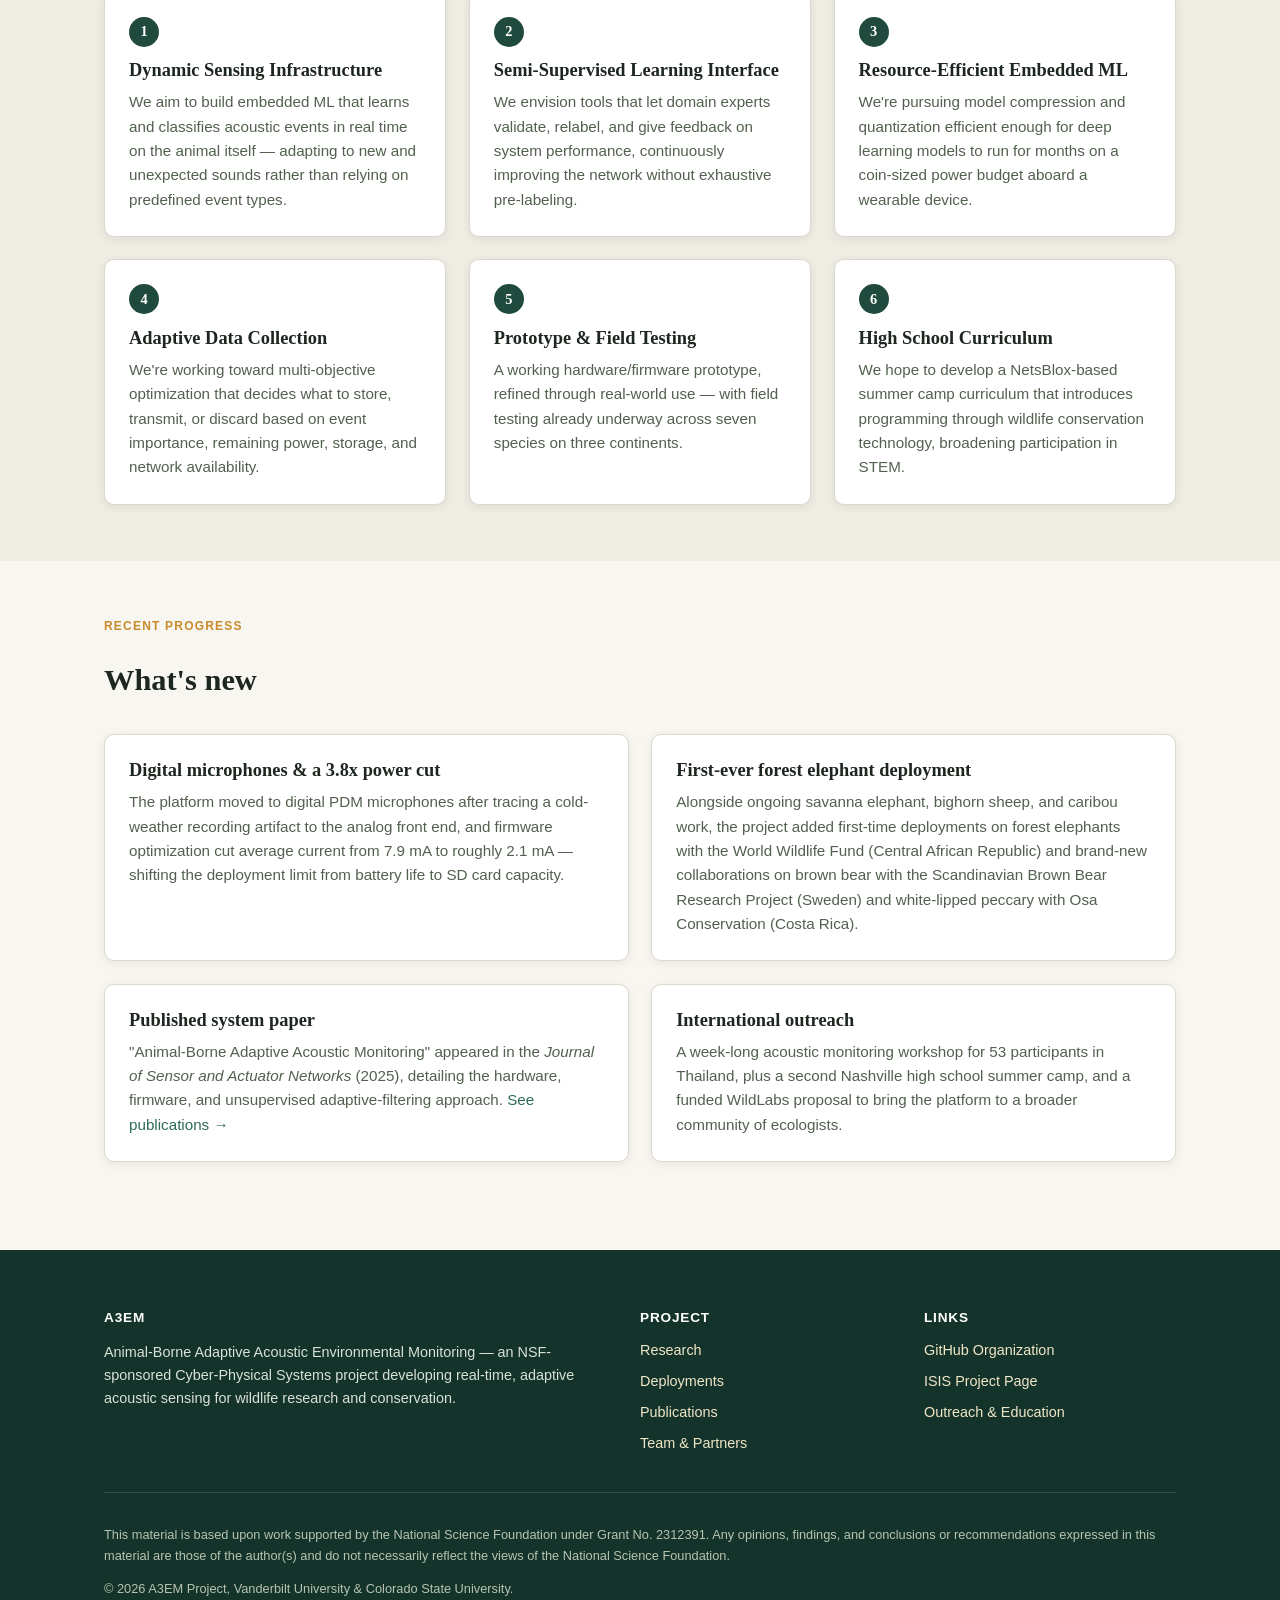
==== commit 5adc9386: "Make project goals aspirational" ====
--- a/index.html
+++ b/index.html
@@ -104,39 +104,39 @@
   <div class="container">
     <div class="section-head">
       <div class="kicker">Project Goals</div>
-      <h2>Six goals driving the platform</h2>
-      <p>A3EM combines embedded machine learning, resource-aware firmware, and field hardware design to make animal-borne acoustic sensing practical at scale.</p>
+      <h2>Six goals we're building toward</h2>
+      <p>A3EM is an ambitious effort to bring embedded machine learning, resource-aware firmware, and field-tested hardware together into a platform that makes animal-borne acoustic sensing practical at scale. These six goals define what we hope to achieve by the end of the project — much of it still ahead of us.</p>
     </div>
     <div class="grid grid-3">
       <div class="card">
         <div class="goal-num">1</div>
         <h3>Dynamic Sensing Infrastructure</h3>
-        <p>Embedded ML that learns and classifies acoustic events in real time, adapting to new and unexpected sounds rather than relying on predefined event types.</p>
+        <p>We aim to build embedded ML that learns and classifies acoustic events in real time on the animal itself — adapting to new and unexpected sounds rather than relying on predefined event types.</p>
       </div>
       <div class="card">
         <div class="goal-num">2</div>
         <h3>Semi-Supervised Learning Interface</h3>
-        <p>Tools that let domain experts validate, relabel, and give feedback on system performance, continuously improving the network without exhaustive pre-labeling.</p>
+        <p>We envision tools that let domain experts validate, relabel, and give feedback on system performance, continuously improving the network without exhaustive pre-labeling.</p>
       </div>
       <div class="card">
         <div class="goal-num">3</div>
         <h3>Resource-Efficient Embedded ML</h3>
-        <p>Model compression and quantization so deep learning models can run for months on a coin-sized power budget aboard a wearable device.</p>
+        <p>We're pursuing model compression and quantization efficient enough for deep learning models to run for months on a coin-sized power budget aboard a wearable device.</p>
       </div>
       <div class="card">
         <div class="goal-num">4</div>
         <h3>Adaptive Data Collection</h3>
-        <p>Multi-objective optimization deciding what to store, transmit, or discard based on event importance, remaining power, storage, and network availability.</p>
+        <p>We're working toward multi-objective optimization that decides what to store, transmit, or discard based on event importance, remaining power, storage, and network availability.</p>
       </div>
       <div class="card">
         <div class="goal-num">5</div>
         <h3>Prototype &amp; Field Testing</h3>
-        <p>A working hardware/firmware prototype validated across real deployments on seven species across three continents.</p>
+        <p>A working hardware/firmware prototype, refined through real-world use — with field testing already underway across seven species on three continents.</p>
       </div>
       <div class="card">
         <div class="goal-num">6</div>
         <h3>High School Curriculum</h3>
-        <p>A NetsBlox-based summer camp curriculum introducing programming through wildlife conservation technology, to broaden participation in STEM.</p>
+        <p>We hope to develop a NetsBlox-based summer camp curriculum that introduces programming through wildlife conservation technology, broadening participation in STEM.</p>
       </div>
     </div>
   </div>
